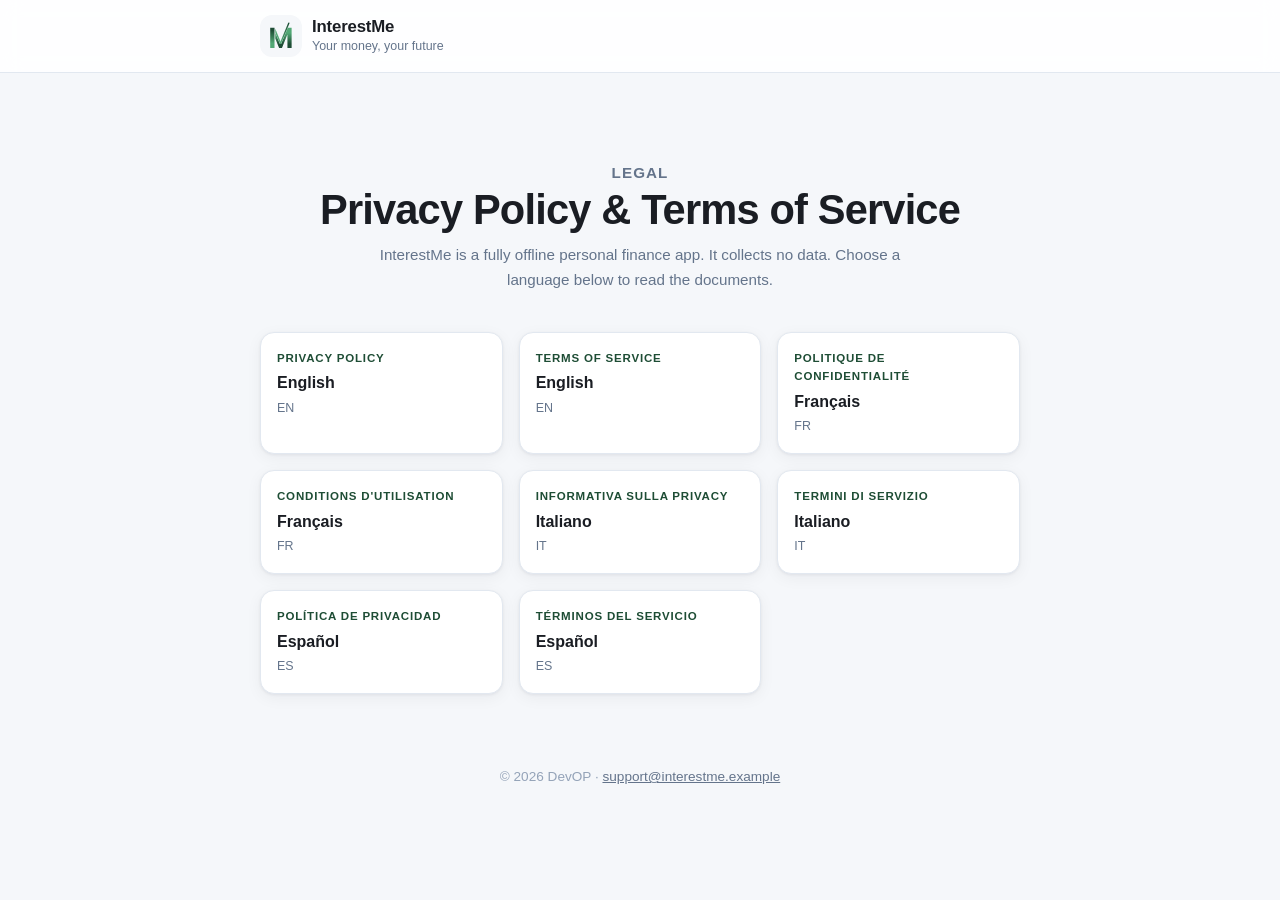
==== index.html @ e96b5e22 "InterestMe legal pages" ====
<!DOCTYPE html>
<html lang="en">
<head>
  <meta charset="UTF-8">
  <meta name="viewport" content="width=device-width, initial-scale=1.0">
  <title>InterestMe — Legal</title>
  <meta name="description" content="InterestMe legal pages: Privacy Policy and Terms of Service in English, French, Italian and Spanish.">
  <link rel="stylesheet" href="css/style.css">
  <link rel="icon" type="image/svg+xml" href="img/logo.svg">
  <script>
    /* The app passes ?theme=dark|light when its in-app theme overrides the OS
       setting. Without the parameter the page follows prefers-color-scheme. */
    (function () {
      var m = /[?&]theme=(dark|light)/.exec(location.search);
      if (!m) return;
      document.documentElement.setAttribute('data-theme', m[1]);
      document.addEventListener('DOMContentLoaded', function () {
        var links = document.querySelectorAll('.footer-langs a');
        for (var i = 0; i < links.length; i++) {
          links[i].search = '?theme=' + m[1];
        }
      });
    })();
  </script>
</head>
<body>

<header class="site-header">
  <div class="container header-inner">
    <a class="brand" href="index.html">
      <img class="brand-mark" src="img/logo.svg" alt="" width="42" height="42">
      <span class="brand-text">
        <span class="brand-name">InterestMe</span>
        <span class="brand-tagline">Your money, your future</span>
      </span>
    </a>
  </div>
</header>

<main class="container">
  <div class="page-title">
    <p class="doc-kicker">Legal</p>
    <h1>Privacy Policy &amp; Terms of Service</h1>
    <p>
      InterestMe is a fully offline personal finance app. It collects no data. Choose a language
      below to read the documents.
    </p>
  </div>

  <div class="grid">
    <a href="en/privacy.html">
      <span class="grid-kicker">Privacy Policy</span>
      <span class="grid-title">English</span>
      <span class="grid-langs">EN</span>
    </a>
    <a href="en/terms.html">
      <span class="grid-kicker">Terms of Service</span>
      <span class="grid-title">English</span>
      <span class="grid-langs">EN</span>
    </a>
    <a href="fr/privacy.html">
      <span class="grid-kicker">Politique de confidentialité</span>
      <span class="grid-title">Français</span>
      <span class="grid-langs">FR</span>
    </a>
    <a href="fr/terms.html">
      <span class="grid-kicker">Conditions d'utilisation</span>
      <span class="grid-title">Français</span>
      <span class="grid-langs">FR</span>
    </a>
    <a href="it/privacy.html">
      <span class="grid-kicker">Informativa sulla privacy</span>
      <span class="grid-title">Italiano</span>
      <span class="grid-langs">IT</span>
    </a>
    <a href="it/terms.html">
      <span class="grid-kicker">Termini di servizio</span>
      <span class="grid-title">Italiano</span>
      <span class="grid-langs">IT</span>
    </a>
    <a href="es/privacy.html">
      <span class="grid-kicker">Política de privacidad</span>
      <span class="grid-title">Español</span>
      <span class="grid-langs">ES</span>
    </a>
    <a href="es/terms.html">
      <span class="grid-kicker">Términos del servicio</span>
      <span class="grid-title">Español</span>
      <span class="grid-langs">ES</span>
    </a>
  </div>
</main>

<footer class="site-footer">
  <p>© 2026 DevOP · <a href="mailto:support@interestme.example">support@interestme.example</a></p>
</footer>

</body>
</html>
---- css/style.css ----
/* ==========================================================================
   InterestMe — Legal pages
   Brand tokens mirror the app theme (see Design/DESIGN-HANDOFF.md §2).
   Mobile-first: these pages are opened from inside the app on a phone.
   ========================================================================== */

/* Light is the default. The dark palette is applied either by the OS setting
   or, when the app passes ?theme=dark (its in-app ThemeMode overrides the OS),
   by the data-theme attribute. Both paths must exist, so the dark token block
   is declared twice on purpose. */

:root {
  color-scheme: light;
  --bg-primary: #F5F7FA;
  --bg-card: #FFFFFF;
  --text-primary: #1A1D23;
  --text-secondary: #64748B;
  --text-tertiary: #94A3B8;
  --text-inverse: #FFFFFF;
  --green-primary: #52A875;
  --green-dark: #1E4D35;
  --green-light: #E8F5EE;
  --blue-teal: #2B6CB0;
  --blue-teal-light: #EBF4FF;
  --border-light: #E2E8F0;
  --logo-tile: #F5F7FA;
  --shadow-card: 0 1px 3px rgba(16, 24, 40, 0.06), 0 4px 16px rgba(16, 24, 40, 0.05);
}

/* Forced by the app: ?theme=dark */
:root[data-theme="dark"] {
  color-scheme: dark;
  --bg-primary: #0F1117;
  --bg-card: #1A1D23;
  --text-primary: #F1F5F9;
  --text-secondary: #94A3B8;
  --text-tertiary: #64748B;
  --green-primary: #6FCD94;
  --green-dark: #7FCE9B;
  --green-light: #1B2A21;
  --blue-teal: #7FB4E8;
  --blue-teal-light: #151F31;
  --border-light: #2D3748;
  --shadow-card: 0 1px 3px rgba(0, 0, 0, 0.4);
}

/* OS setting, unless the app forced light with ?theme=light */
@media (prefers-color-scheme: dark) {
  :root:not([data-theme="light"]) {
    color-scheme: dark;
    --bg-primary: #0F1117;
    --bg-card: #1A1D23;
    --text-primary: #F1F5F9;
    --text-secondary: #94A3B8;
    --text-tertiary: #64748B;
    --green-primary: #6FCD94;
    --green-dark: #7FCE9B;
    --green-light: #1B2A21;
    --blue-teal: #7FB4E8;
    --blue-teal-light: #151F31;
    --border-light: #2D3748;
    --shadow-card: 0 1px 3px rgba(0, 0, 0, 0.4);
  }
}

* {
  box-sizing: border-box;
}

html {
  -webkit-text-size-adjust: 100%;
  scroll-behavior: smooth;
}

body {
  margin: 0;
  background: var(--bg-primary);
  color: var(--text-primary);
  font-family: -apple-system, BlinkMacSystemFont, "Segoe UI", Roboto, "Helvetica Neue",
    Arial, sans-serif;
  font-size: 16px;
  line-height: 1.6;
  -webkit-font-smoothing: antialiased;
}

.container {
  max-width: 800px;
  margin: 0 auto;
  padding: 0 16px;
}

/* ---- Header ------------------------------------------------------------- */
/* Static on phones so it does not permanently consume vertical space.       */

.site-header {
  background: var(--bg-card);
  border-bottom: 1px solid var(--border-light);
}

.header-inner {
  display: flex;
  align-items: center;
  gap: 12px;
  padding-top: 12px;
  padding-bottom: 12px;
}

.brand {
  display: inline-flex;
  align-items: center;
  gap: 10px;
  text-decoration: none;
  color: inherit;
  min-height: 44px;
}

.brand-mark {
  width: 38px;
  height: 38px;
  border-radius: 10px;
  background: var(--logo-tile);
  padding: 3px;
  flex: none;
  display: block;
}

.brand-name {
  display: block;
  font-weight: 700;
  font-size: 1rem;
  letter-spacing: -0.01em;
  line-height: 1.25;
}

.brand-tagline {
  display: block;
  font-size: 0.78rem;
  color: var(--text-secondary);
  line-height: 1.3;
}

/* ---- Document sheet ----------------------------------------------------- */
/* Full-bleed on phones: maximum reading width for dense legal text.         */

main.container {
  padding-top: 0;
  padding-bottom: 32px;
}

.doc-card {
  background: var(--bg-card);
  padding: 24px 16px 8px;
  margin: 0 -16px;
}

.doc-header {
  border-bottom: 1px solid var(--border-light);
  padding-bottom: 18px;
  margin-bottom: 20px;
}

.doc-kicker {
  margin: 0 0 6px;
  font-size: 0.74rem;
  font-weight: 700;
  letter-spacing: 0.07em;
  text-transform: uppercase;
  color: var(--green-dark);
}

.doc-header h1 {
  margin: 0 0 8px;
  font-size: clamp(1.5rem, 6vw, 2.2rem);
  line-height: 1.2;
  letter-spacing: -0.02em;
}

.doc-meta {
  margin: 0;
  font-size: 0.88rem;
  color: var(--text-secondary);
}

.doc-meta time {
  font-weight: 600;
  color: var(--text-primary);
}

.doc-badges {
  display: flex;
  flex-wrap: wrap;
  gap: 6px;
  margin-top: 14px;
}

.badge {
  font-size: 0.72rem;
  font-weight: 600;
  color: var(--green-dark);
  background: var(--green-light);
  border-radius: 999px;
  padding: 4px 10px;
}

.lead {
  font-size: 1rem;
  color: var(--text-secondary);
  margin: 0 0 22px;
}

/* ---- Table of contents -------------------------------------------------- */
/* Hidden on phones: 10 anchors would push the actual text a screen down.    */

.toc {
  display: none;
}

/* ---- Sections ----------------------------------------------------------- */

section {
  margin: 0 0 24px;
  scroll-margin-top: 24px;
}

section h2 {
  display: flex;
  align-items: flex-start;
  gap: 10px;
  font-size: 1.12rem;
  line-height: 1.35;
  letter-spacing: -0.01em;
  margin: 0 0 10px;
}

section h2 .num {
  font-size: 0.85rem;
  font-weight: 700;
  color: var(--green-dark);
  background: var(--green-light);
  border-radius: 999px;
  width: 26px;
  height: 26px;
  flex: none;
  display: inline-flex;
  align-items: center;
  justify-content: center;
  margin-top: 2px;
}

section p {
  margin: 0 0 12px;
}

section ul {
  margin: 0 0 12px;
  padding-left: 20px;
}

section li {
  margin-bottom: 8px;
}

section li:last-child {
  margin-bottom: 0;
}

a {
  color: var(--blue-teal);
}

/* Long e-mail addresses must not overflow a 320 dp screen. */
section a {
  overflow-wrap: anywhere;
}

/* ---- Callout ------------------------------------------------------------ */

.callout {
  border-radius: 12px;
  padding: 14px 16px;
  margin: 0 0 22px;
  border-left: 4px solid var(--green-primary);
  background: var(--green-light);
}

.callout p {
  margin: 0;
}

.callout .callout-title {
  font-weight: 700;
  margin-bottom: 4px;
  display: block;
}

/* ---- Footer ------------------------------------------------------------- */

.site-footer {
  padding: 24px 16px 32px;
  text-align: center;
  color: var(--text-tertiary);
  font-size: 0.85rem;
}

.site-footer p {
  margin: 0;
}

.site-footer a {
  color: var(--text-secondary);
  overflow-wrap: anywhere;
}

.footer-langs {
  display: flex;
  flex-wrap: wrap;
  justify-content: center;
  gap: 8px 14px;
  margin: 0 0 14px;
  padding: 0 0 14px;
  border-bottom: 1px solid var(--border-light);
}

.footer-langs a,
.footer-langs span {
  font-size: 0.85rem;
  text-decoration: none;
  padding: 6px 2px;
  color: var(--text-secondary);
}

.footer-langs a:hover {
  color: var(--text-primary);
  text-decoration: underline;
}

.footer-langs .current {
  color: var(--text-primary);
  font-weight: 700;
}

/* ---- Landing page ------------------------------------------------------- */

.page-title {
  text-align: center;
  margin: 32px 0 0;
}

.page-title h1 {
  margin: 0 0 8px;
  font-size: clamp(1.6rem, 6vw, 2.6rem);
  letter-spacing: -0.02em;
  line-height: 1.2;
}

.page-title p {
  color: var(--text-secondary);
  max-width: 560px;
  margin: 0 auto;
  font-size: 0.95rem;
}

.grid {
  display: grid;
  grid-template-columns: 1fr;
  gap: 12px;
  margin-top: 28px;
}

.grid a {
  display: flex;
  flex-direction: column;
  gap: 3px;
  background: var(--bg-card);
  border: 1px solid var(--border-light);
  border-radius: 14px;
  box-shadow: var(--shadow-card);
  padding: 16px;
  text-decoration: none;
  color: inherit;
  min-height: 48px;
}

.grid .grid-kicker {
  font-size: 0.72rem;
  font-weight: 700;
  letter-spacing: 0.07em;
  text-transform: uppercase;
  color: var(--green-dark);
}

.grid .grid-title {
  font-size: 1rem;
  font-weight: 700;
}

.grid .grid-langs {
  font-size: 0.78rem;
  color: var(--text-secondary);
}

/* ==========================================================================
   Tablet / desktop
   ========================================================================== */

@media (min-width: 700px) {
  .container {
    padding: 0 20px;
  }

  .site-header {
    position: sticky;
    top: 0;
    z-index: 10;
    background: color-mix(in srgb, var(--bg-card) 88%, transparent);
    -webkit-backdrop-filter: blur(10px);
    backdrop-filter: blur(10px);
  }

  .header-inner {
    padding-top: 14px;
    padding-bottom: 14px;
  }

  .brand-mark {
    width: 42px;
    height: 42px;
    border-radius: 12px;
  }

  .brand-name {
    font-size: 1.05rem;
  }

  main.container {
    padding-top: 32px;
    padding-bottom: 48px;
  }

  .doc-card {
    border: 1px solid var(--border-light);
    border-radius: 20px;
    box-shadow: var(--shadow-card);
    padding: 48px;
    margin: 0;
  }

  .doc-header {
    padding-bottom: 24px;
    margin-bottom: 24px;
  }

  .lead {
    font-size: 1.06rem;
    margin-bottom: 24px;
  }

  .toc {
    display: block;
    background: var(--bg-primary);
    border: 1px solid var(--border-light);
    border-radius: 14px;
    padding: 18px 22px;
    margin: 0 0 32px;
  }

  .toc-title {
    margin: 0 0 8px;
    font-size: 0.8rem;
    font-weight: 700;
    letter-spacing: 0.06em;
    text-transform: uppercase;
    color: var(--text-secondary);
  }

  .toc ol {
    margin: 0;
    padding: 0;
    list-style: none;
    columns: 2;
    column-gap: 32px;
  }

  .toc a {
    display: inline-block;
    padding: 4px 0;
    text-decoration: none;
    font-size: 0.92rem;
  }

  .toc a:hover {
    text-decoration: underline;
  }

  section {
    margin-bottom: 28px;
    scroll-margin-top: 96px;
  }

  section h2 {
    font-size: 1.28rem;
    gap: 12px;
  }

  section h2 .num {
    font-size: 1rem;
    width: 30px;
    height: 30px;
  }

  .callout {
    border-radius: 14px;
    padding: 16px 20px;
    margin-bottom: 28px;
  }

  .grid {
    grid-template-columns: repeat(auto-fit, minmax(220px, 1fr));
    gap: 16px;
    margin-top: 40px;
  }

  .page-title {
    margin-top: 56px;
  }
}

/* ---- Print -------------------------------------------------------------- */

@media print {
  .site-header,
  .toc,
  .footer-langs {
    display: none !important;
  }

  body {
    background: #FFFFFF;
    color: #000000;
    font-size: 11pt;
  }

  .doc-card {
    border: none;
    box-shadow: none;
    padding: 0;
    margin: 0;
  }

  section h2 .num {
    background: none;
    color: #000000;
  }

  main.container {
    padding: 0;
  }

  a {
    color: #000000;
    text-decoration: underline;
  }
}
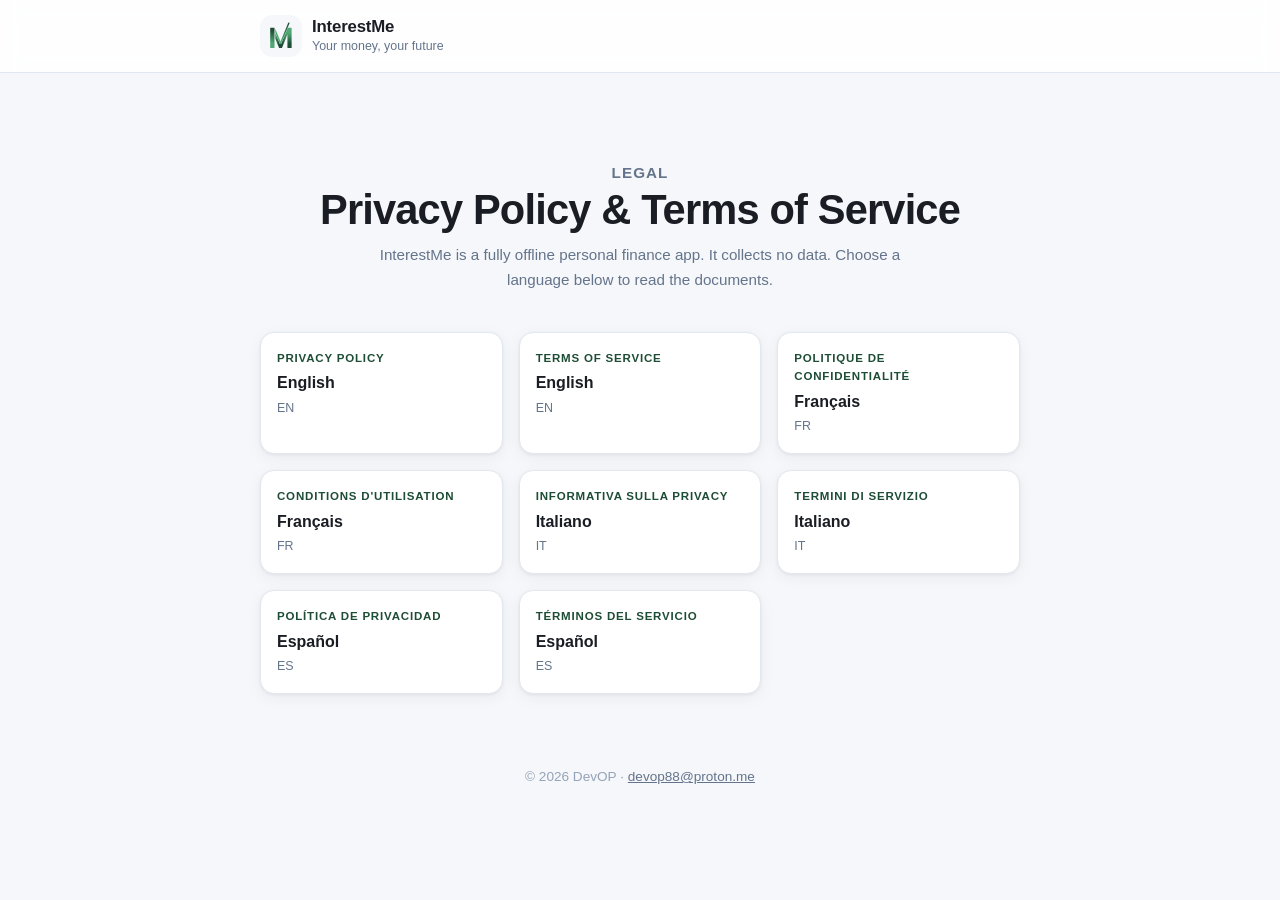
==== commit 87d77d4c: "Replace the placeholder support email with devop88@proton.me" ====
--- a/index.html
+++ b/index.html
@@ -92,7 +92,7 @@
 </main>
 
 <footer class="site-footer">
-  <p>© 2026 DevOP · <a href="mailto:support@interestme.example">support@interestme.example</a></p>
+  <p>© 2026 DevOP · <a href="mailto:devop88@proton.me">devop88@proton.me</a></p>
 </footer>
 
 </body>
--- a/css/style.css
+++ b/css/style.css
@@ -279,7 +279,6 @@
   border-radius: 12px;
   padding: 14px 16px;
   margin: 0 0 22px;
-  border-left: 4px solid var(--green-primary);
   background: var(--green-light);
 }
 
